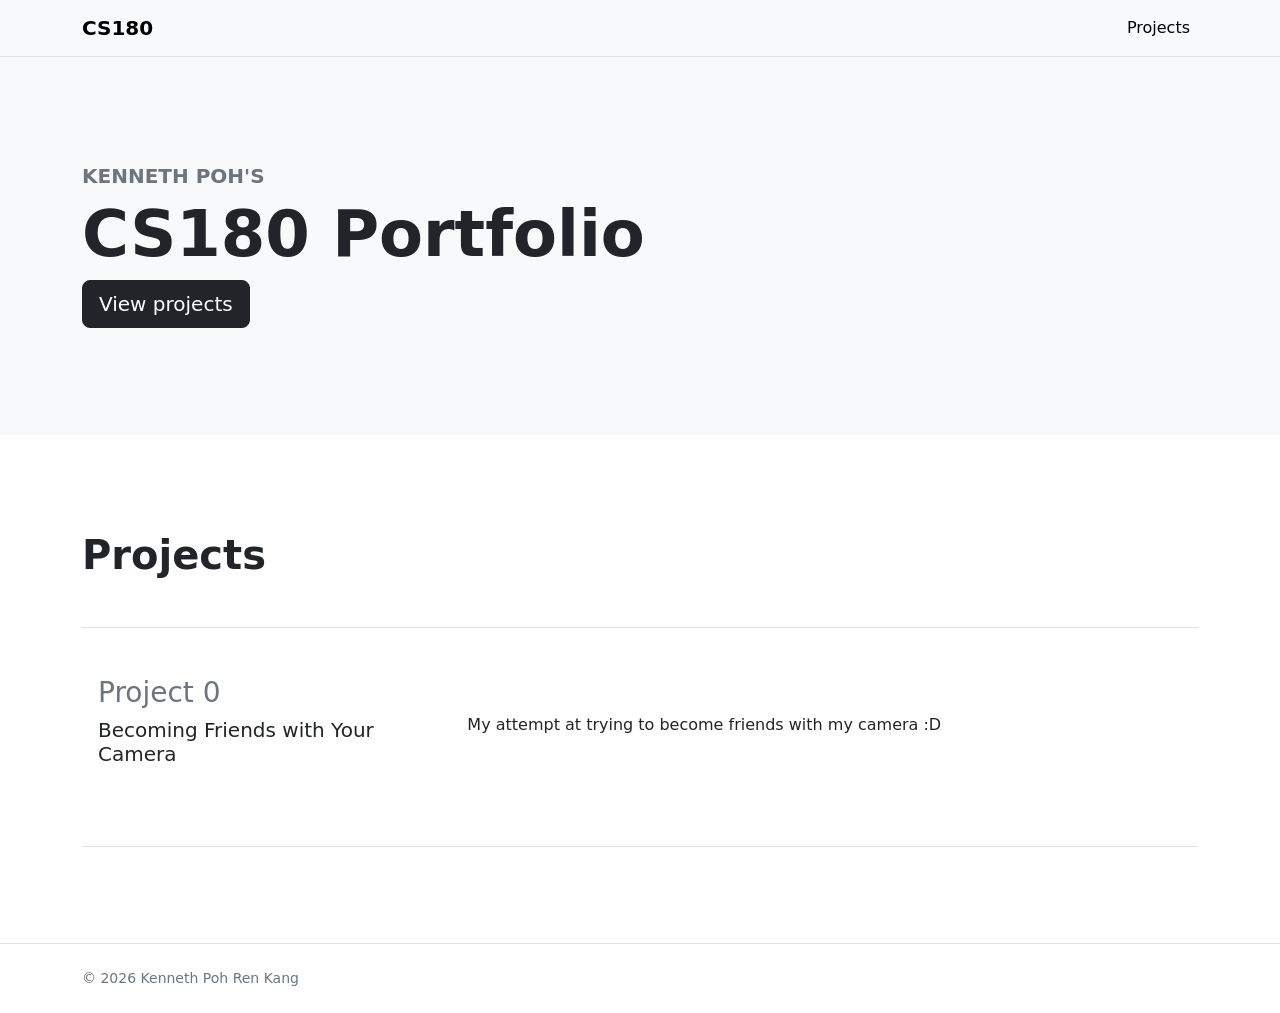
==== index.html @ be656d1b "Initial commit, completed project 0" ====
<!doctype html>
<html lang="en">
<head>
  <meta charset="utf-8">
  <meta name="viewport" content="width=device-width, initial-scale=1">
  <title>CS180</title>
  <meta name="description" content="Personal project portfolio">

  <link rel="stylesheet" href="https://cdn.jsdelivr.net/npm/bootstrap@5.3.8/dist/css/bootstrap.min.css" integrity="sha256-2FMn2Zx6PuH5tdBQDRNwrOo60ts5wWPC9R8jK67b3t4=" crossorigin="anonymous">
  <link rel="stylesheet" href="styles.css">
</head>
<body>
  <!-- NAVBAR -->
  <nav class="navbar navbar-expand-lg bg-body-tertiary border-bottom sticky-top">
    <div class="container">
      <a class="navbar-brand fw-semibold" href="index.html">CS180</a>

      <button class="navbar-toggler" type="button" data-bs-toggle="collapse" data-bs-target="#mainNavbar" aria-controls="mainNavbar" aria-expanded="false" aria-label="Toggle navigation">
        <span class="navbar-toggler-icon"></span>
      </button>

      <div class="collapse navbar-collapse" id="mainNavbar">
        <ul class="navbar-nav ms-auto">
          <li class="nav-item">
            <a class="nav-link active" aria-current="page" href="#projects">Projects</a>
          </li>
          <!-- Add future pages here, for example:
          <li class="nav-item"><a class="nav-link" href="about.html">About</a></li>
          <li class="nav-item"><a class="nav-link" href="contact.html">Contact</a></li>
          -->
        </ul>
      </div>
    </div>
  </nav>

  <main>
    <!-- HERO -->
    <header class="hero bg-body-tertiary">
      <div class="container py-2">
        <div class="row align-items-center">
          <div class="col-lg-8">
            <p class="text-uppercase text-secondary fw-semibold mb-2 h5">Kenneth Poh's</p>
            <h1 class="display-3 fw-bold">CS180 Portfolio</h1>
            <a class="btn btn-dark btn-lg" href="#projects">View projects</a>
          </div>
        </div>
      </div>
    </header>

    <!-- PROJECTS -->
    <section id="projects" class="section-padding">
      <div class="container">
        <div class="mb-5">
          <h2 class="display-6 fw-bold">Projects</h2>
        </div>

        <!-- Duplicate this article block whenever you add a new project. -->
        <article class="home-section position-relative py-5">
          <div class="row g-4 align-items-center">
            <div class="col-lg-4">
              <h3 class="text-secondary mb-2">Project 0</h3>
              <h5>Becoming Friends with Your Camera</h5>
            </div>
            <div class="col-lg-6">
              <p class="mb-0">
                My attempt at trying to become friends with my camera :D
              </p>
            </div>
            <a href="projects/project-0.html" class="stretched-link" aria-label="View Project 0"></a>
          </div>
        </article>

        <!-- <article class="project-section py-5">
          <div class="row g-4 align-items-center">
            <div class="col-lg-4">
              <p class="text-secondary mb-2">Project 02</p>
              <h3 class="h2">Another Project</h3>
            </div>
            <div class="col-lg-6">
              <p class="mb-0">
                Duplicate the project page template, rename the HTML file, then point this button to the new page.
              </p>
            </div>
            <div class="col-lg-2 text-lg-end">
              <a class="btn btn-outline-dark" href="projects/project-template.html">View project</a>
            </div>
          </div>
        </article> -->
      </div>
    </section>
  </main>

  <footer class="border-top py-4">
    <div class="container text-secondary small">
      © 2026 Kenneth Poh Ren Kang
    </div>
  </footer>

  <script src="https://cdn.jsdelivr.net/npm/bootstrap@5.3.8/dist/js/bootstrap.min.js" integrity="sha256-ew8UiV1pJH/YjpOEBInP1HxVvT/SfrCmwSoUzF9JIgc=" crossorigin="anonymous"></script>
</body>
</html>
---- styles.css ----
:root {
  --section-spacing: 6rem;
}

html {
  scroll-behavior: smooth;
}

body {
  min-height: 100vh;
}

.hero {
  min-height: 42vh;
  display: flex;
  align-items: center;
}

.section-padding {
  padding-block: var(--section-spacing);
}

.project-section + .project-section {
  border-top: 1px solid var(--bs-border-color);
}

.home-section {
    position: relative;
    padding: 2rem 1rem;

    border-top: 1px solid #dee2e6;

    cursor: pointer;

    transition:
        background-color 0.2s ease,
        transform 0.15s ease,
        padding-left 0.2s ease;
}

/* Add a bottom border only to the last project */
.home-section:last-child {
    border-bottom: 1px solid #dee2e6;
}

/* Hover effect */
.home-section:hover {
    background-color: #f8f9fa;
    padding-left: 1.5rem;
}

/* Click / press effect */
.home-section:active {
    background-color: #e9ecef;
    transform: scale(0.99);
}

.media-frame {
  width: 100%;
  aspect-ratio: 4 / 3;
  object-fit: cover;
  border-radius: 0.75rem;
  background: var(--bs-secondary-bg);
}

.gif-frame {
  width: 100%;
  max-height: 620px;
  object-fit: contain;
  border-radius: 0.75rem;
  background: var(--bs-secondary-bg);
}

.figure-caption {
  font-size: 0.95rem;
}

.project-card {
  transition: transform 0.2s ease, box-shadow 0.2s ease;
}

.project-card:hover {
  transform: translateY(-3px);
  box-shadow: var(--bs-box-shadow-sm);
}
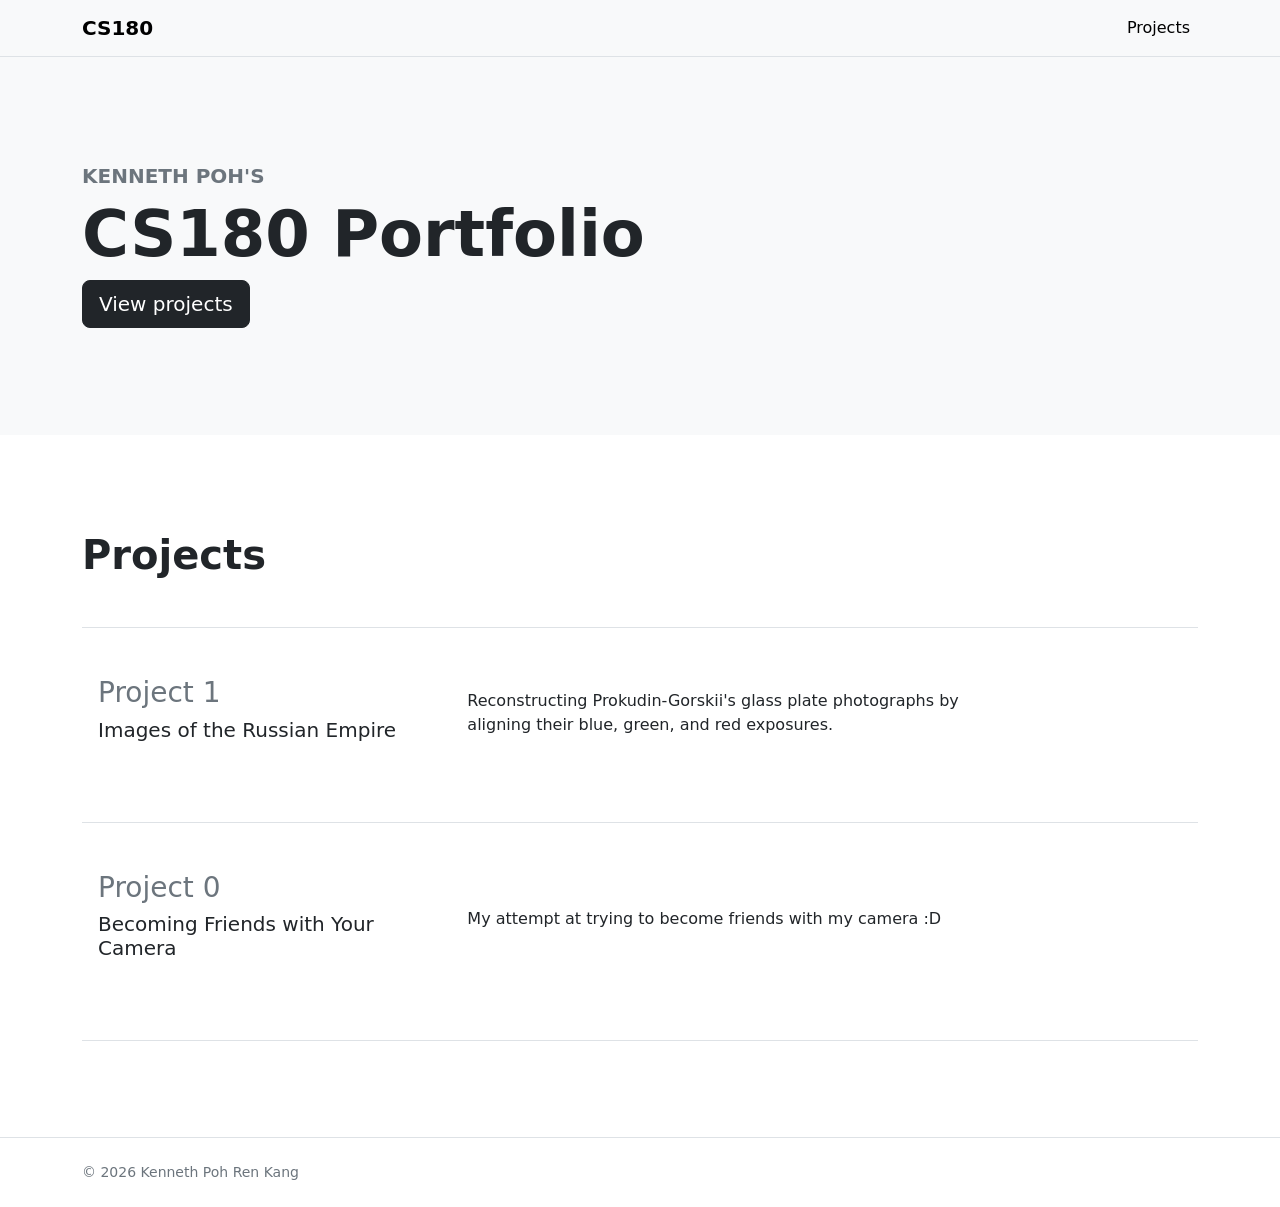
==== commit ac266f31: "added project 1" ====
--- a/index.html
+++ b/index.html
@@ -54,6 +54,21 @@
           <h2 class="display-6 fw-bold">Projects</h2>
         </div>
 
+        <article class="home-section position-relative py-5">
+          <div class="row g-4 align-items-center">
+            <div class="col-lg-4">
+              <h3 class="text-secondary mb-2">Project 1</h3>
+              <h5>Images of the Russian Empire</h5>
+            </div>
+            <div class="col-lg-6">
+              <p class="mb-0">
+                Reconstructing Prokudin-Gorskii's glass plate photographs by aligning their blue, green, and red exposures.
+              </p>
+            </div>
+            <a href="projects/project-1.html" class="stretched-link" aria-label="View Project 1"></a>
+          </div>
+        </article>
+
         <!-- Duplicate this article block whenever you add a new project. -->
         <article class="home-section position-relative py-5">
           <div class="row g-4 align-items-center">
--- a/styles.css
+++ b/styles.css
@@ -83,3 +83,93 @@
   transform: translateY(-3px);
   box-shadow: var(--bs-box-shadow-sm);
 }
+
+.project-summary {
+  max-width: 72ch;
+}
+
+.project-jump-links .btn {
+  --bs-btn-padding-y: 0.35rem;
+  --bs-btn-padding-x: 0.75rem;
+  --bs-btn-font-size: 0.9rem;
+}
+
+.image-link {
+  display: block;
+  overflow: hidden;
+  border-radius: 0.75rem;
+  background: var(--bs-secondary-bg);
+  cursor: zoom-in;
+}
+
+.image-link img {
+  transition: transform 0.2s ease, filter 0.2s ease;
+}
+
+.image-link:hover img {
+  transform: scale(1.015);
+  filter: brightness(0.96);
+}
+
+.image-link:focus-visible {
+  outline: 3px solid rgba(var(--bs-primary-rgb), 0.45);
+  outline-offset: 3px;
+}
+
+.result-card {
+  height: 100%;
+  border: 1px solid var(--bs-border-color);
+  border-radius: 0.85rem;
+  background: var(--bs-body-bg);
+  overflow: hidden;
+}
+
+.result-frame {
+  width: 100%;
+  aspect-ratio: 4 / 3;
+  object-fit: contain;
+  background: var(--bs-secondary-bg);
+}
+
+.comparison-frame {
+  width: 100%;
+  max-height: 720px;
+  object-fit: contain;
+  background: var(--bs-secondary-bg);
+}
+
+.method-card {
+  height: 100%;
+  padding: 1.5rem;
+  border: 1px solid var(--bs-border-color);
+  border-radius: 0.85rem;
+  background: var(--bs-body-bg);
+}
+
+.formula {
+  overflow-x: auto;
+  padding: 0.85rem 1rem;
+  border-left: 4px solid var(--bs-secondary-color);
+  background: var(--bs-secondary-bg);
+  font-family: var(--bs-font-monospace);
+  font-size: 0.92rem;
+}
+
+.offset-badge {
+  font-family: var(--bs-font-monospace);
+  font-weight: 500;
+}
+
+.full-size-hint {
+  font-size: 0.9rem;
+}
+
+@media (max-width: 767.98px) {
+  :root {
+    --section-spacing: 4rem;
+  }
+
+  .result-frame {
+    aspect-ratio: 1 / 1;
+  }
+}
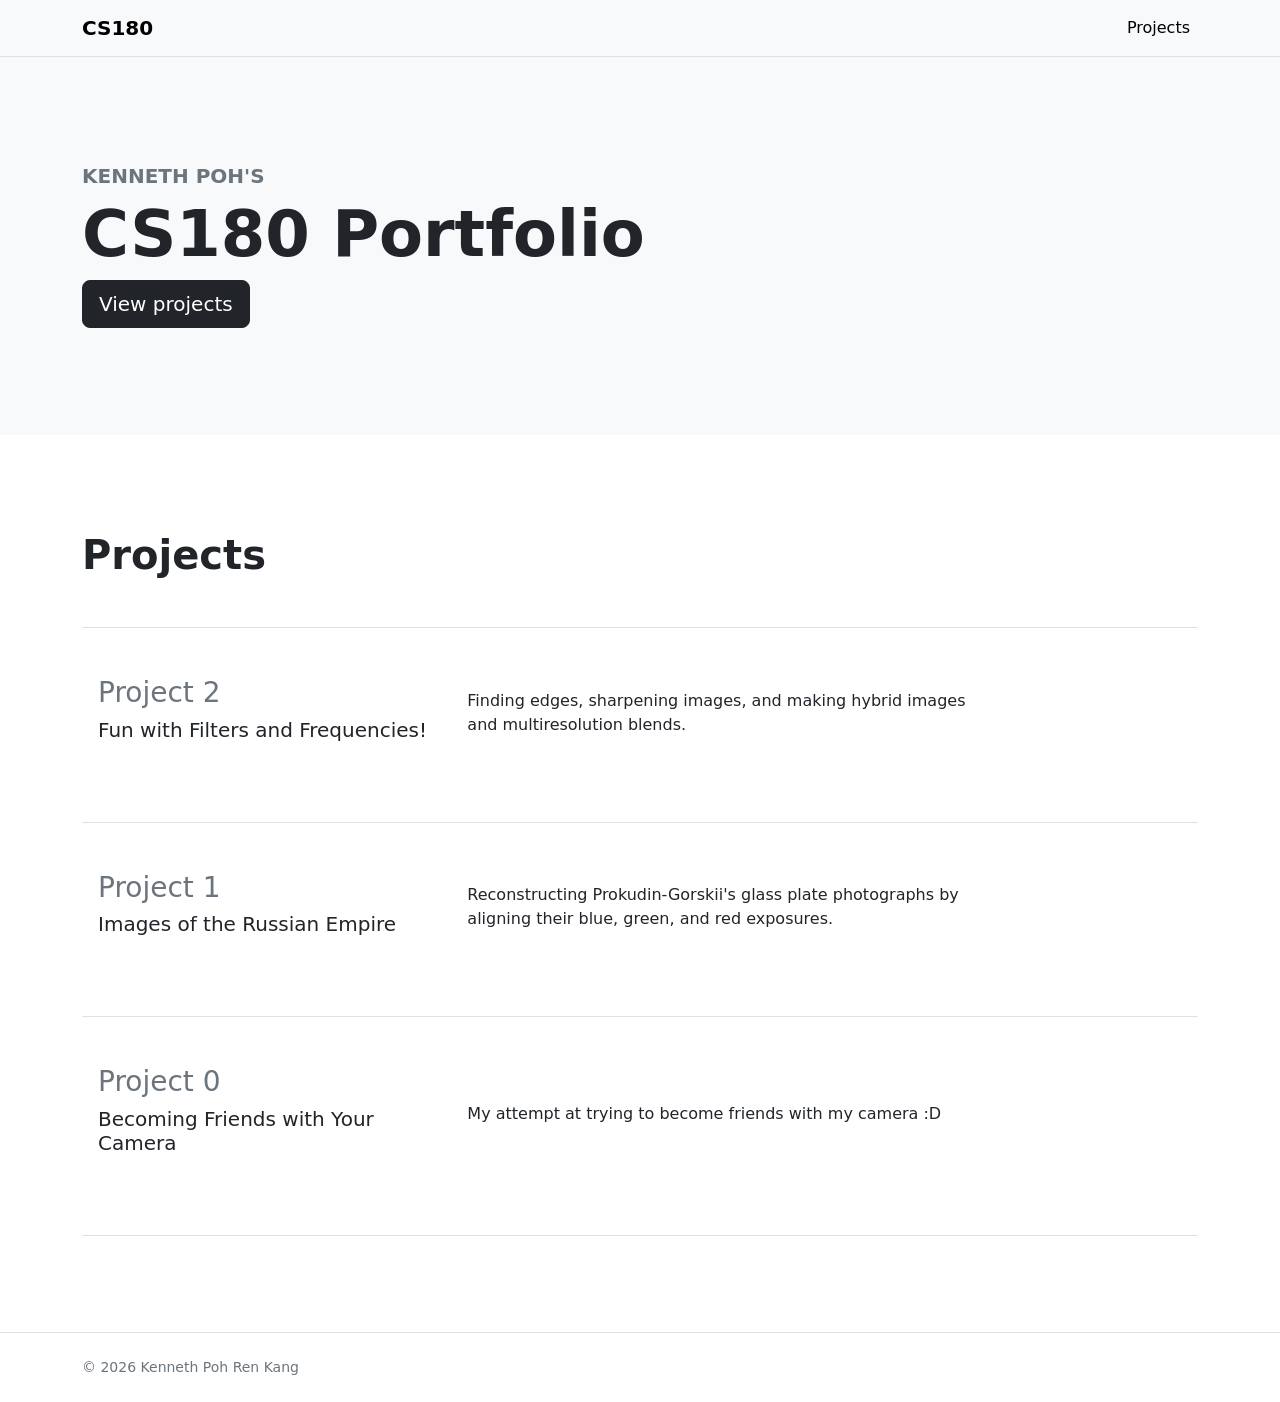
==== commit 18742318: "added project 2" ====
--- a/index.html
+++ b/index.html
@@ -6,7 +6,7 @@
   <title>CS180</title>
   <meta name="description" content="Personal project portfolio">
 
-  <link rel="stylesheet" href="https://cdn.jsdelivr.net/npm/bootstrap@5.3.8/dist/css/bootstrap.min.css" integrity="sha256-2FMn2Zx6PuH5tdBQDRNwrOo60ts5wWPC9R8jK67b3t4=" crossorigin="anonymous">
+  <link rel="stylesheet" href="assets/bootstrap.min.css">
   <link rel="stylesheet" href="styles.css">
 </head>
 <body>
@@ -53,6 +53,8 @@
         <div class="mb-5">
           <h2 class="display-6 fw-bold">Projects</h2>
         </div>
+
+        <article class="home-section position-relative py-5"><div class="row g-4 align-items-center"><div class="col-lg-4"><h3 class="text-secondary mb-2">Project 2</h3><h5>Fun with Filters and Frequencies!</h5></div><div class="col-lg-6"><p class="mb-0">Finding edges, sharpening images, and making hybrid images and multiresolution blends.</p></div><a href="projects/project-2.html" class="stretched-link" aria-label="View Project 2"></a></div></article>
 
         <article class="home-section position-relative py-5">
           <div class="row g-4 align-items-center">
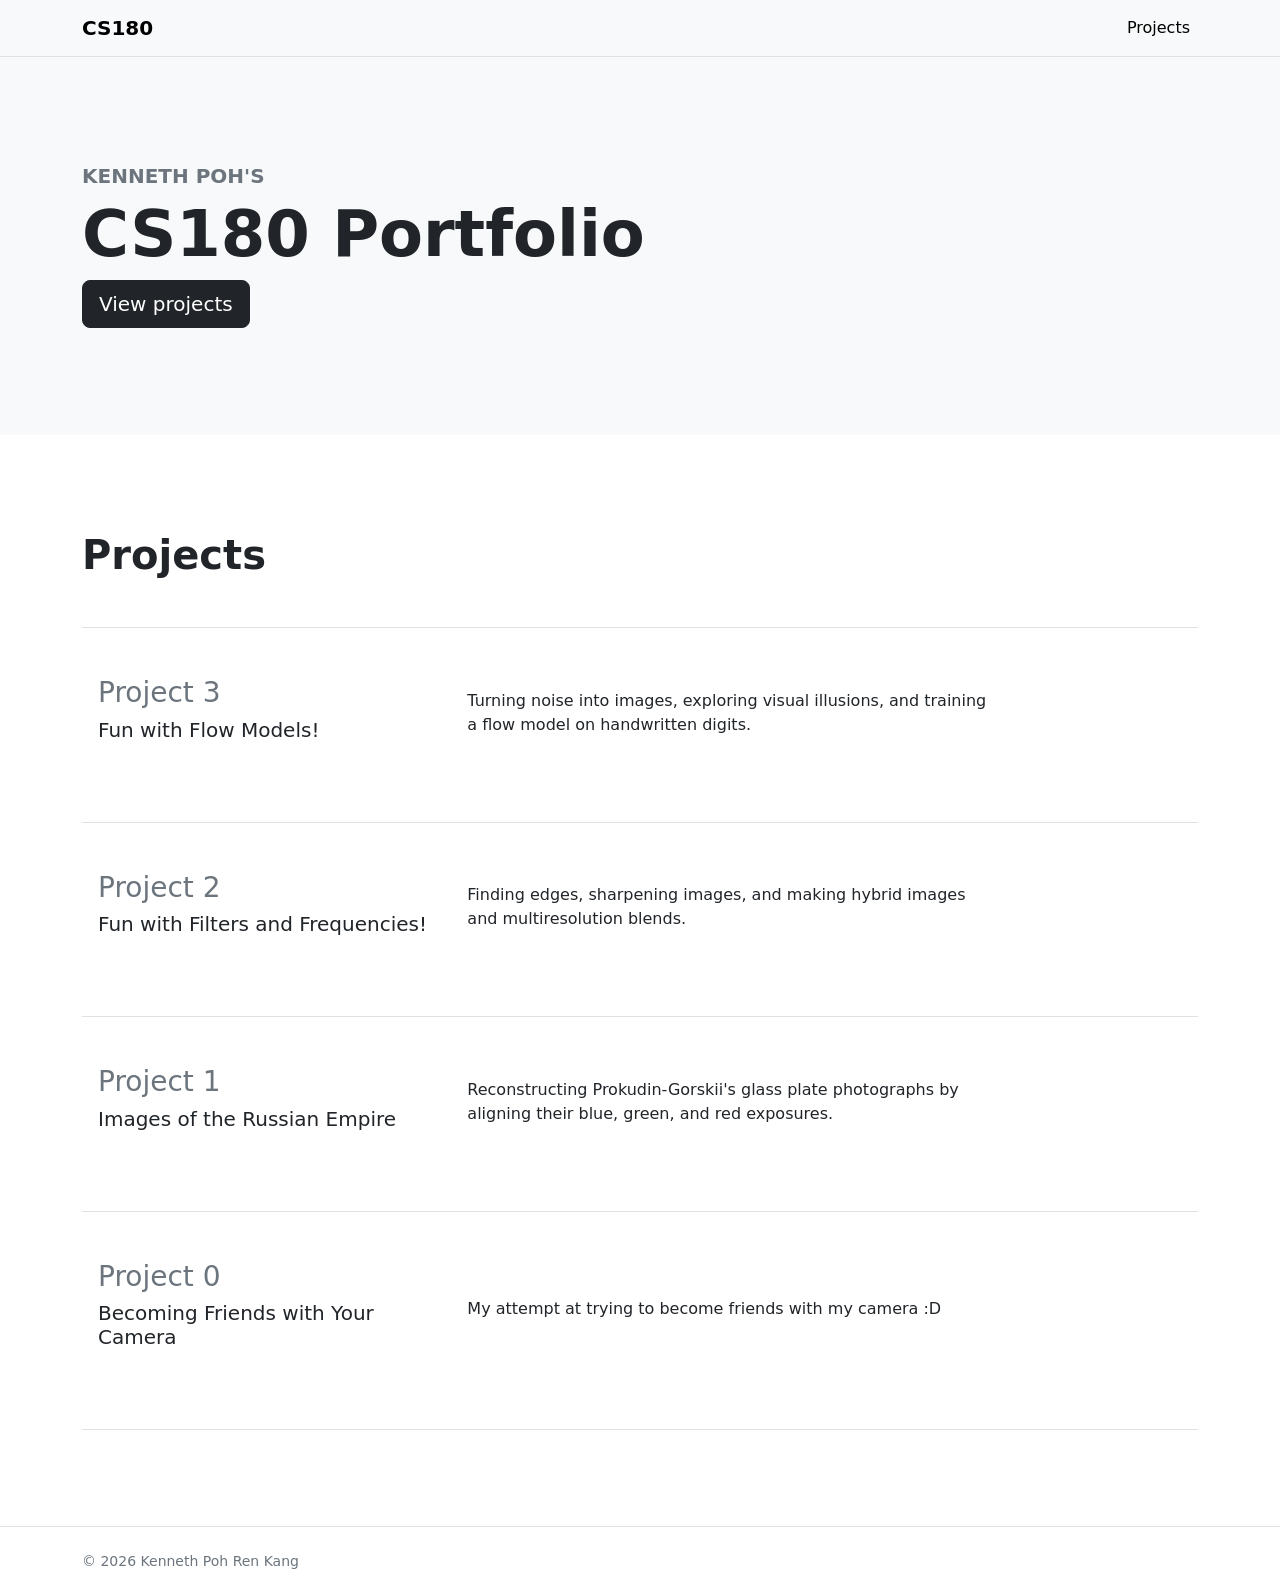
==== commit fe8bbe10: "added project 3" ====
--- a/index.html
+++ b/index.html
@@ -54,7 +54,8 @@
           <h2 class="display-6 fw-bold">Projects</h2>
         </div>
 
-        <article class="home-section position-relative py-5"><div class="row g-4 align-items-center"><div class="col-lg-4"><h3 class="text-secondary mb-2">Project 2</h3><h5>Fun with Filters and Frequencies!</h5></div><div class="col-lg-6"><p class="mb-0">Finding edges, sharpening images, and making hybrid images and multiresolution blends.</p></div><a href="projects/project-2.html" class="stretched-link" aria-label="View Project 2"></a></div></article>
+        <article class="home-section position-relative py-5"><div class="row g-4 align-items-center"><div class="col-lg-4"><h3 class="text-secondary mb-2">Project 3</h3><h5>Fun with Flow Models!</h5></div><div class="col-lg-6"><p class="mb-0">Turning noise into images, exploring visual illusions, and training a flow model on handwritten digits.</p></div><a href="projects/project-3.html" class="stretched-link" aria-label="View Project 3"></a></div></article>
+<article class="home-section position-relative py-5"><div class="row g-4 align-items-center"><div class="col-lg-4"><h3 class="text-secondary mb-2">Project 2</h3><h5>Fun with Filters and Frequencies!</h5></div><div class="col-lg-6"><p class="mb-0">Finding edges, sharpening images, and making hybrid images and multiresolution blends.</p></div><a href="projects/project-2.html" class="stretched-link" aria-label="View Project 2"></a></div></article>
 
         <article class="home-section position-relative py-5">
           <div class="row g-4 align-items-center">
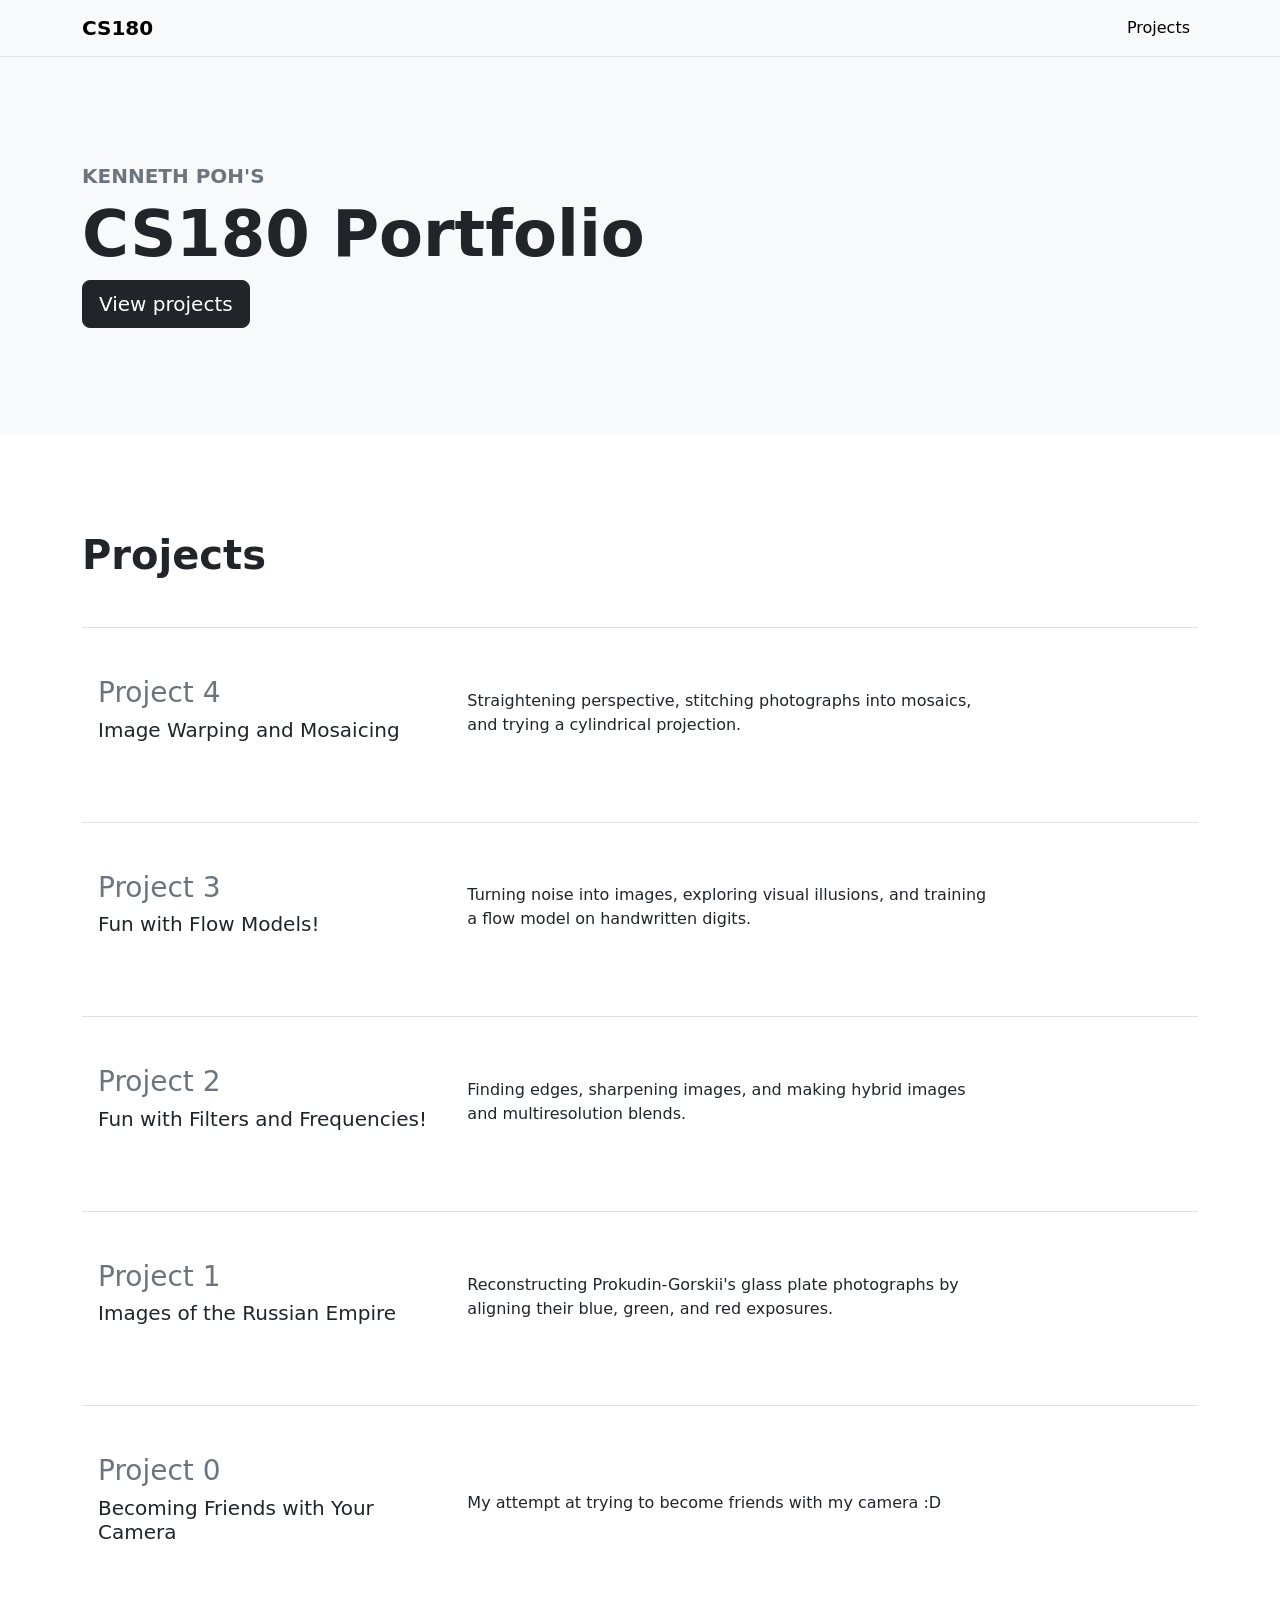
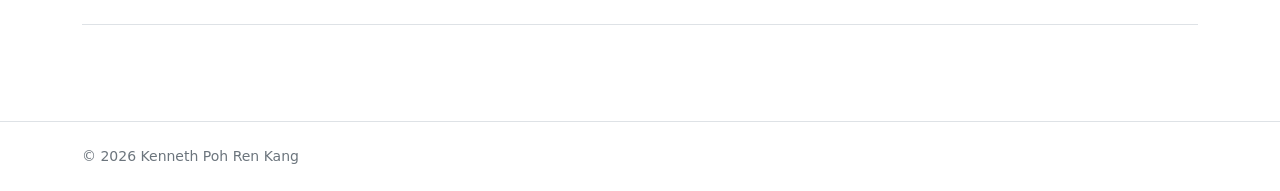
==== commit 30de6c6a: "added project 4a" ====
--- a/index.html
+++ b/index.html
@@ -53,6 +53,14 @@
         <div class="mb-5">
           <h2 class="display-6 fw-bold">Projects</h2>
         </div>
+
+        <article class="home-section position-relative py-5">
+          <div class="row g-4 align-items-center">
+            <div class="col-lg-4"><h3 class="text-secondary mb-2">Project 4</h3><h5>Image Warping and Mosaicing</h5></div>
+            <div class="col-lg-6"><p class="mb-0">Straightening perspective, stitching photographs into mosaics, and trying a cylindrical projection.</p></div>
+            <a href="projects/project-4.html" class="stretched-link" aria-label="View Project 4"></a>
+          </div>
+        </article>
 
         <article class="home-section position-relative py-5"><div class="row g-4 align-items-center"><div class="col-lg-4"><h3 class="text-secondary mb-2">Project 3</h3><h5>Fun with Flow Models!</h5></div><div class="col-lg-6"><p class="mb-0">Turning noise into images, exploring visual illusions, and training a flow model on handwritten digits.</p></div><a href="projects/project-3.html" class="stretched-link" aria-label="View Project 3"></a></div></article>
 <article class="home-section position-relative py-5"><div class="row g-4 align-items-center"><div class="col-lg-4"><h3 class="text-secondary mb-2">Project 2</h3><h5>Fun with Filters and Frequencies!</h5></div><div class="col-lg-6"><p class="mb-0">Finding edges, sharpening images, and making hybrid images and multiresolution blends.</p></div><a href="projects/project-2.html" class="stretched-link" aria-label="View Project 2"></a></div></article>
@@ -114,6 +122,6 @@
     </div>
   </footer>
 
-  <script src="https://cdn.jsdelivr.net/npm/bootstrap@5.3.8/dist/js/bootstrap.min.js" integrity="sha256-ew8UiV1pJH/YjpOEBInP1HxVvT/SfrCmwSoUzF9JIgc=" crossorigin="anonymous"></script>
+  <script src="assets/bootstrap.bundle.min.js"></script>
 </body>
 </html>
